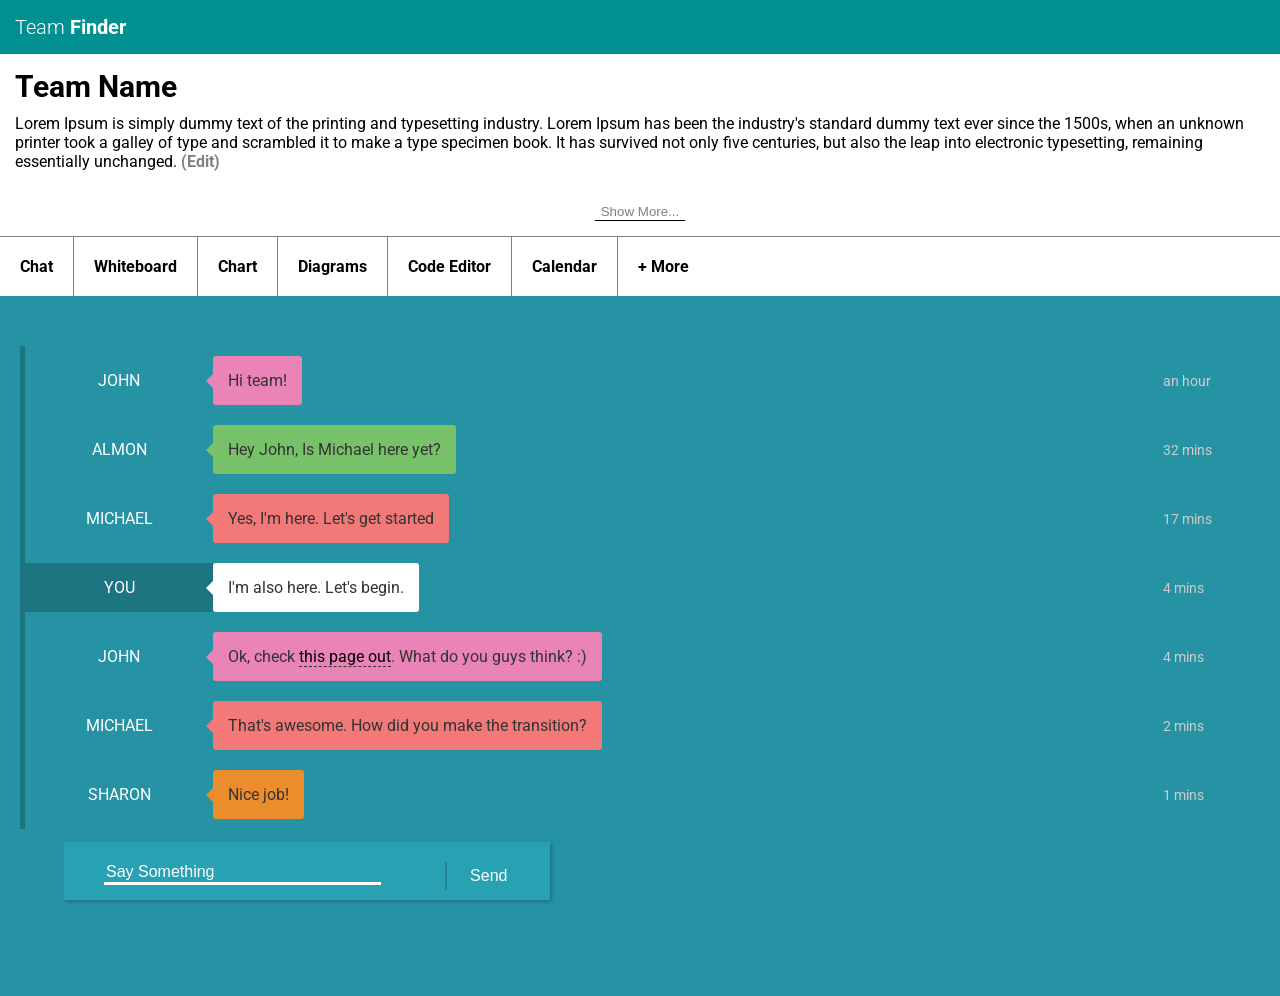
==== index.html @ cf80af08 "Create pages" ====
<!DOCTYPE html>
<html>
<head>
	<title>Team Collaboration App</title>
	<link rel="stylesheet" type="text/css" href="CSS/style.css">
      <link href='https://fonts.googleapis.com/css?family=Roboto:400,100,300,500,700,300italic|Roboto+Slab:400,300,700,100' rel='stylesheet' type='text/css'>
</head>
<body>
	<header>
		<div class="app-name">
			<h4>Team <span>Finder</span></h4>
		</div>
		<div class="team-name">
			<h2>Team Name</h2>
			<p>Lorem Ipsum is simply dummy text of the printing and typesetting industry. Lorem Ipsum has been the industry's standard dummy text ever since the 1500s, when an unknown printer took a galley of type and scrambled it to make a type specimen book. It has survived not only five centuries, but also the leap into electronic typesetting, remaining essentially unchanged. <span class="edit"><a href="#">(Edit)</a> </span></p>
		</div>
		<div class="show-more">
			<button> Show More... </button>
		</div>
	</header>
	<nav>
		<ul class="top-nav">
			<li class="off-color"><a href="index.html">Chat</a></li><!--
			--><li class="off-color"><a href="whiteboard.html">Whiteboard</a></li><!--
			--><li><a href="#">Chart</a></li><!--
			--><li><a href="#">Diagrams</a></li><!--
			--><li><a href="#">Code Editor</a></li><!--
			--><li><a href="#">Calendar</a></li><!--
			--><li class="more"><a href="#">+ More</a></li>
		</ul>
	</nav>
	<div class="main-workspace clearfix">
		<!-- Add all HTML for the chat half of the main workspace  -->
		<div class="chat-space">
			<!-- We Show all messages in a stream-->
			<div class="chat-stream clearfix"> 	
				<!-- Define each message as a block containing name, message and time posted -->
				<div class="chat-block">	
					<div class="name">
						<p>John</p>
					</div>
					<div class="message pink-arrow">

						<p class="msg-pink">Hi team!</p>
					</div>
					<div class="time-past">
						<p>an hour</p>
					</div>
				</div>	
				<!-- Define each message as a block containing name, message and time posted -->
				<div class="chat-block">	
					<div class="name">
						<p>Almon</p>
					</div>
					<div class="message green-arrow">
						<p class="msg-green">Hey John, Is Michael here yet?</p>
					</div>
					<div class="time-past">
						<p>32 mins</p>
					</div>
				</div>
				<!-- Define each message as a block containing name, message and time posted -->
				<div class="chat-block">	
					<div class="name">
						<p>Michael</p>
					</div>
					<div class="message cerise-arrow">
						<p class="msg-cerise">Yes, I'm here. Let's get started</p>
					</div>
					<div class="time-past">
						<p>17 mins</p>
					</div>
				</div>
				<!-- Define each message as a block containing name, message and time posted -->
				<div class="chat-block">	
					<div class="name you">
						<p>You</p>
					</div>
					<div class="message white-arrow">
						<p class="msg-white">I'm also here. Let's begin.</p>
					</div>
					<div class="time-past">
						<p>4 mins</p>
					</div>
				</div>
				<!-- Define each message as a block containing name, message and time posted -->
				<div class="chat-block">	
					<div class="name">
						<p>John</p>
					</div>
					<div class="message pink-arrow">
						<p class="msg-pink">Ok, check <a href="#">this page out</a>. What do you guys think? :)</p>
					</div>
					<div class="time-past">
						<p>4 mins</p>
					</div>
				</div>
				<!-- Define each message as a block containing name, message and time posted -->
				<div class="chat-block">	
					<div class="name">
						<p>Michael</p>
					</div>
					<div class="message cerise-arrow">
						<p class="msg-cerise">That's awesome. How did you make the transition?</p>
					</div>
					<div class="time-past">
						<p>2 mins</p>
					</div>
				</div>
				<!-- Define each message as a block containing name, message and time posted -->
				<div class="chat-block">	
					<div class="name">
						<p>Sharon</p>
					</div>
					<div class="message orange-arrow">
						<p class="msg-orange">Nice job!</p>
					</div>
					<div class="time-past">
						<p>1 mins</p>
					</div>
				</div>
			</div>
			<div class="ss">
				<input type="text" name="speak" placeholder="Say Something">
				<input type="button" name="confirmMessage" value="Send">
			</div>
		</div>
	</div>
	<footer>
		<!-- No footer information yet -->
	</footer>
</body>
</html>
---- CSS/style.css ----
/* defaults */

*{
	-webkit-box-sizing:border-box;
	-moz-box-sizing:border-box;
	box-sizing: border-box;
}

body {
	width:100%;
	color: white;
	margin: 0 auto;
	padding: 0;
	font-size: 100%;
	font-family: 'Roboto', serif;
}

h1, h2, h3, h4, p, li, ul, nav {
	margin: 0;
	padding: 0;
}

/* header styles */
.app-name {
	background-color: #009092;
	padding: 15px;
	font-size: 20px;
}

header h4 {
	font-weight: 300;
}

header span {
	font-weight: bold;
}

.team-name, .show-more {
	color:black;
	background-color: white;
	padding:15px;
}

.team-name h2 {
	font-size: 30px;
}

.show-more {
	text-align: center;
}

.show-more button, .edit a {
	color: gray;
	border: none;
	background-color: white;
	border-bottom:1px solid black;
}

.show-more button:hover {
	color:black;
}

.edit a {
	text-decoration: none;
	border: none;
}

.team-name p {
	margin-top:10px;
}

/* nav styles */

nav {
	border-top:1px solid gray;
	color:black;
	background-color: white;
}

.top-nav li {
	display: inline-block;
	border-right:1px solid;
	margin: 0;
	padding: 20px;
	border-right: 1px solid gray;
	font-weight: bold;
	text-decoration: none;
}

.top-nav li:nth-child(-n+2) a {
	color: salmon;
}

.top-nav li a:link, li a:visited {
	color: black;
}

.top-nav li:hover {
	background-color: #F2F2F2;
}

.top-nav li:last-child {
	border:none;
}


.top-nav a {
	text-decoration: none;
}

/*Main Content Area Styling*/

.main-workspace{
	height: 700px;
}

.main-workspace > div{
	
	display: inline-block;
	float: left;
}

.chat-space, .secondary-space{
	width: 100%;
	height: 100%
}

.chat-space{
	background-color:#2593A3;
}

.secondary-space{
	background-color:#646464;
}

.chat-stream{
	width:100%;
	background-color: #2593A3;
}

.chat-stream{
	padding-top: 50px;
}

.chat-stream > div{
	margin-left: 20px;
	border-left: 5px solid #1D7582;
	padding: 10px 0;
}

.you{
	background-color: #1D7582;
	padding: 15px 0;
}

.chat-block > div{
	display: inline-block;	
}

.chat-block .name{
	width: 15%;
}

.chat-block .name p{
	text-transform: uppercase;
	text-align: center;
}


.chat-block .message{
	width: 75%;
	position: relative;
	left: -4px;
}

.chat-block .message:before{
	right: 100%;
	top: 50%;
	border: solid transparent;
	content: " ";
	height: 0;
	width: 0;
	position: absolute;
	pointer-events: none;	
	border-width: 7px;
	margin-top: -7px;
}

.chat-block .pink-arrow:before{
	border-right-color: #EA84B6;
}

.chat-block .green-arrow:before{
	border-right-color: #77C269;
}

.chat-block .cerise-arrow:before{
	border-right-color: #F37878;
}

.chat-block .white-arrow:before{
	border-right-color: #FFF;
}

.chat-block .orange-arrow:before{
	border-right-color: #EC8D2D;
}

.chat-block .message p{
	padding: 15px;
	display: inline-block;
	border-radius: 3px;
	color: #333;
}

.chat-block .message a{
	color: #000;
	border-bottom: 1px dashed #333;
	text-decoration: none;
}

.chat-block .time-past{
	width: 9%;
}

.chat-block .time-past p{
	font-size: 14px;
	color: #ccc;
}
.msg-pink{
	background-color: #EA84B6;
}


.msg-green{
	background-color: #77C269;
}

.msg-cerise{
	background-color: #F37878;
}

.msg-white{
	background-color: #FFF;
}

.msg-orange{
	background-color: #EC8D2D;
}

.whiteboard{
	background-color: #646464;
	width: 100%;
	padding: 0 30px 30px 30px;
}

.whiteboard .title h4{
	text-align: center;
	padding: 20px;
	color: #fff;
}

.whiteboard .artboard img{
	width: 100%;
	box-shadow: 0 3px 2px -2px #000;
}

.whiteboard .art-tools ul{
	margin-top: 20px;
	display: table;
    height: 40px;
    width: 100%;
    box-shadow: 0 3px 2px -2px #000;
}

.whiteboard .art-tools ul li{
	display: table-cell;
    height: 40px;
    width: 20%;  /* (100 / numItems)% */
    line-height: 40px;
    text-align: center;
    background: #fff;
    white-space: nowrap;
    color:#333;
}

.whiteboard .art-tools ul li img{
	cursor: pointer;
}

/* .say-something styles */

.ss{
	position: fixed;
	bottom: 0px;
	left:5%;
	width: 38%;
	padding: 20px 20px 10px 40px;
	background-color: #28A2B3;
	box-shadow: 2px 2px 3px #1D7582;
}

.ss input[type=text]{
	color: white;
	font-size: 16px;
	background-color: transparent;
	outline: none;
	border: 0;
	border-bottom: 3px solid #fff;
	float: left;
	width: 65%;
	text-decoration: none;
}

.ss input[type=button]{
	border-left:2px solid #218492;
	float: right;
	width:20%;
	border-top:none;
	border-right:none;
	border-bottom:none;
	background-color: transparent;
	background-repeat:no-repeat;
    cursor:pointer;
    overflow: hidden;
    color:white;
    outline:none;
    padding:5px;
    font-size: 16px;
}

/*Utility classes*/

::-webkit-input-placeholder {
   color: white;
}

.clearfix::after{
	content: "";
	clear: both;
	display: block;
}

.half{
	width: 50%;
}
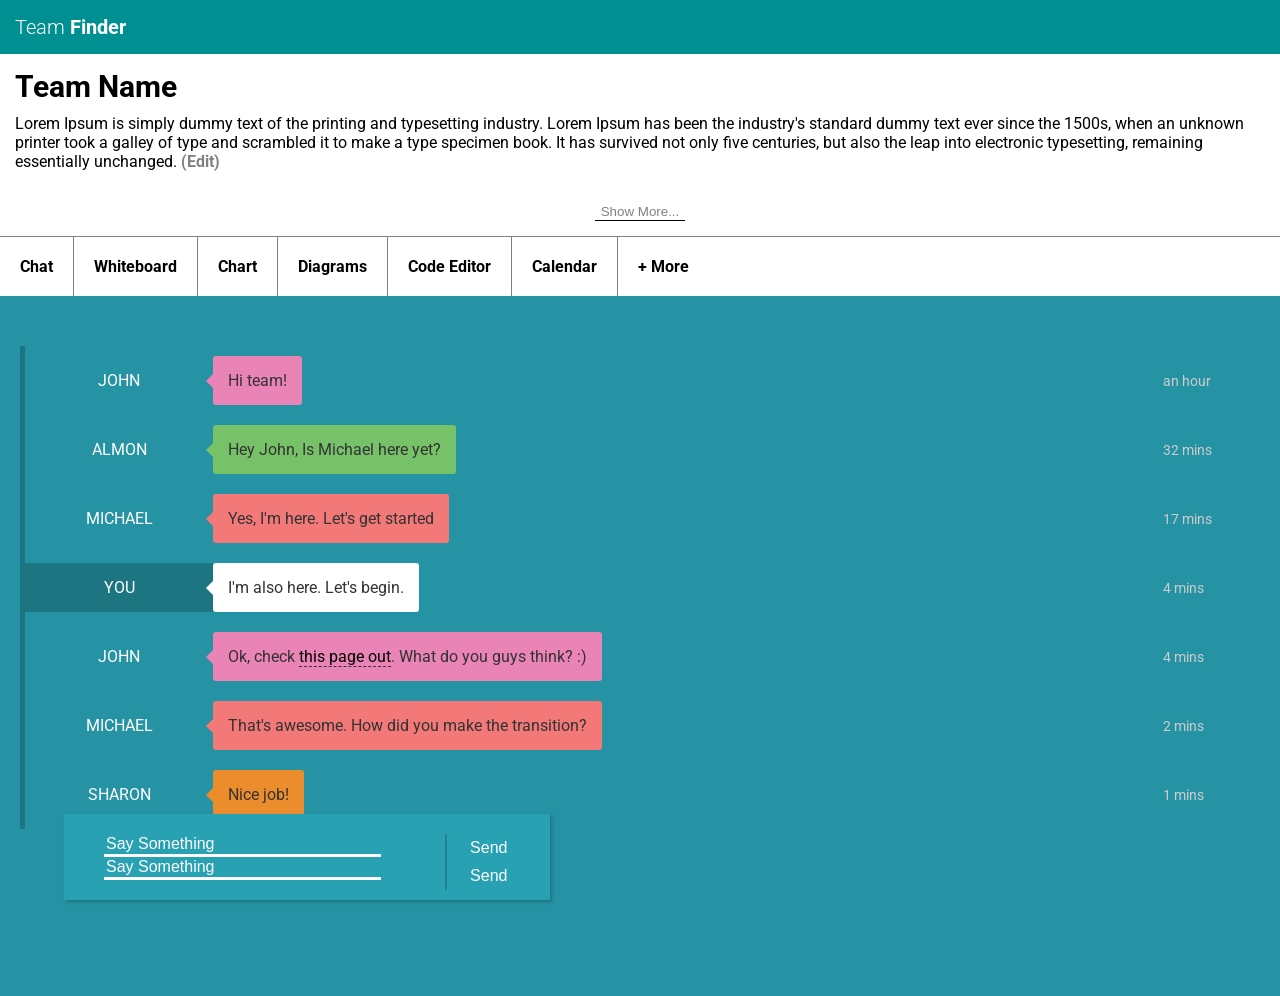
==== commit d23c99bf: "Fix files" ====
--- a/index.html
+++ b/index.html
@@ -121,13 +121,22 @@
 				</div>
 			</div>
 			<div class="ss">
+
+				<label id="chat-error"></label>
+				<input id="myMessage" type="text" name="speak" placeholder="Say Something">
+				<input class="send-message" type="button" name="confirmMessage" value="Send">
+
 				<input type="text" name="speak" placeholder="Say Something">
 				<input type="button" name="confirmMessage" value="Send">
+
 			</div>
 		</div>
 	</div>
 	<footer>
 		<!-- No footer information yet -->
 	</footer>
+
+	<script type="text/javascript" src="JS/saveChat.js"></script>
+
 </body>
 </html>
--- a/CSS/style.css
+++ b/CSS/style.css
@@ -329,6 +329,13 @@
     font-size: 16px;
 }
 
+
+.ss label{
+	
+	color: red;
+
+}
+
 /*Utility classes*/
 
 ::-webkit-input-placeholder {
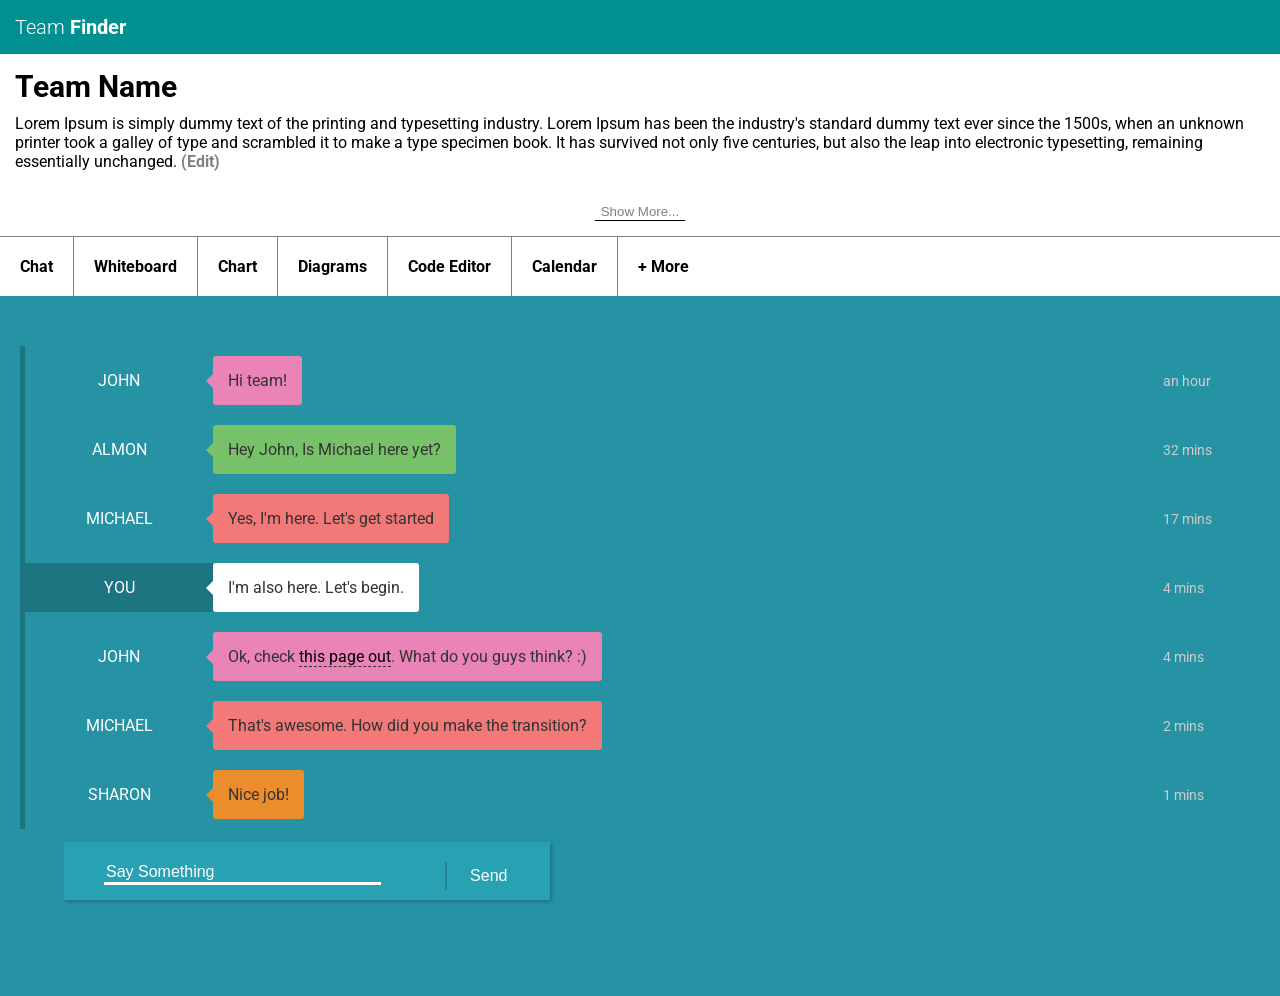
==== commit af62076a: "Fixed index page" ====
--- a/index.html
+++ b/index.html
@@ -126,9 +126,6 @@
 				<input id="myMessage" type="text" name="speak" placeholder="Say Something">
 				<input class="send-message" type="button" name="confirmMessage" value="Send">
 
-				<input type="text" name="speak" placeholder="Say Something">
-				<input type="button" name="confirmMessage" value="Send">
-
 			</div>
 		</div>
 	</div>
